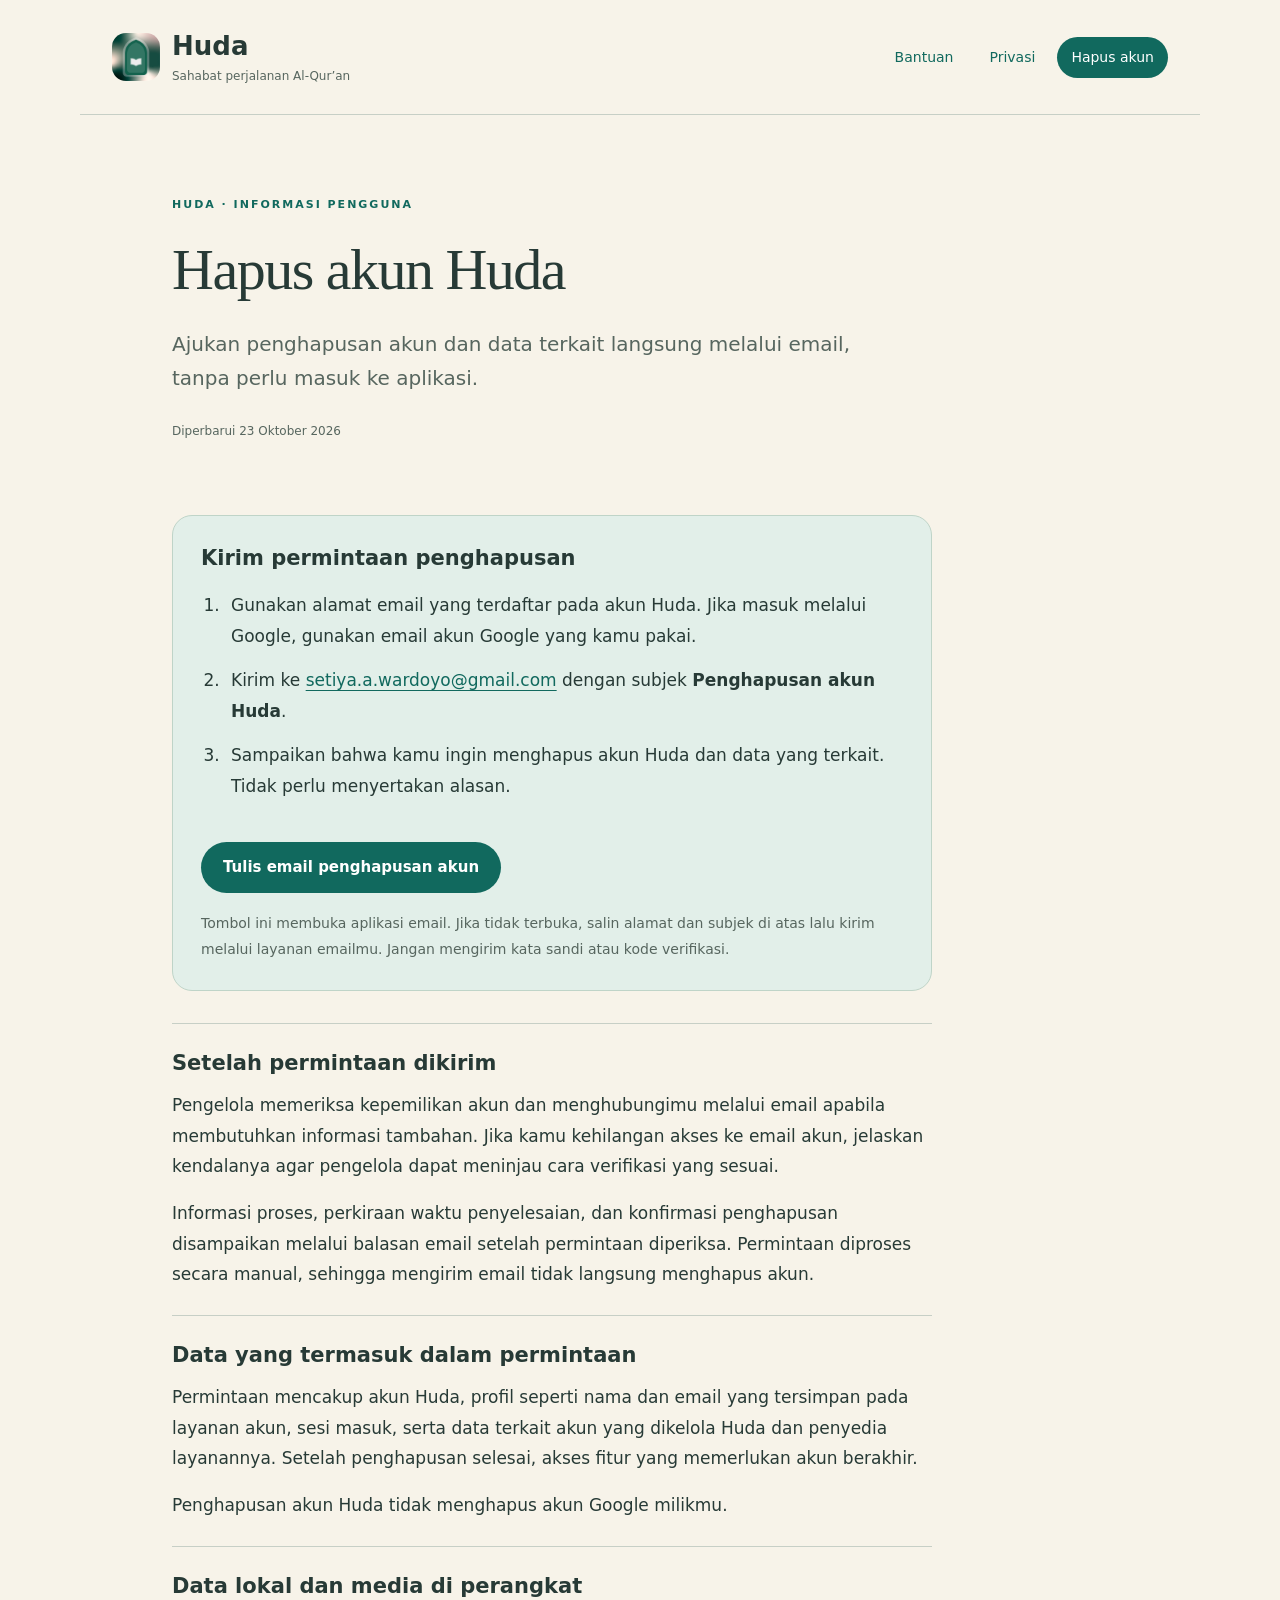
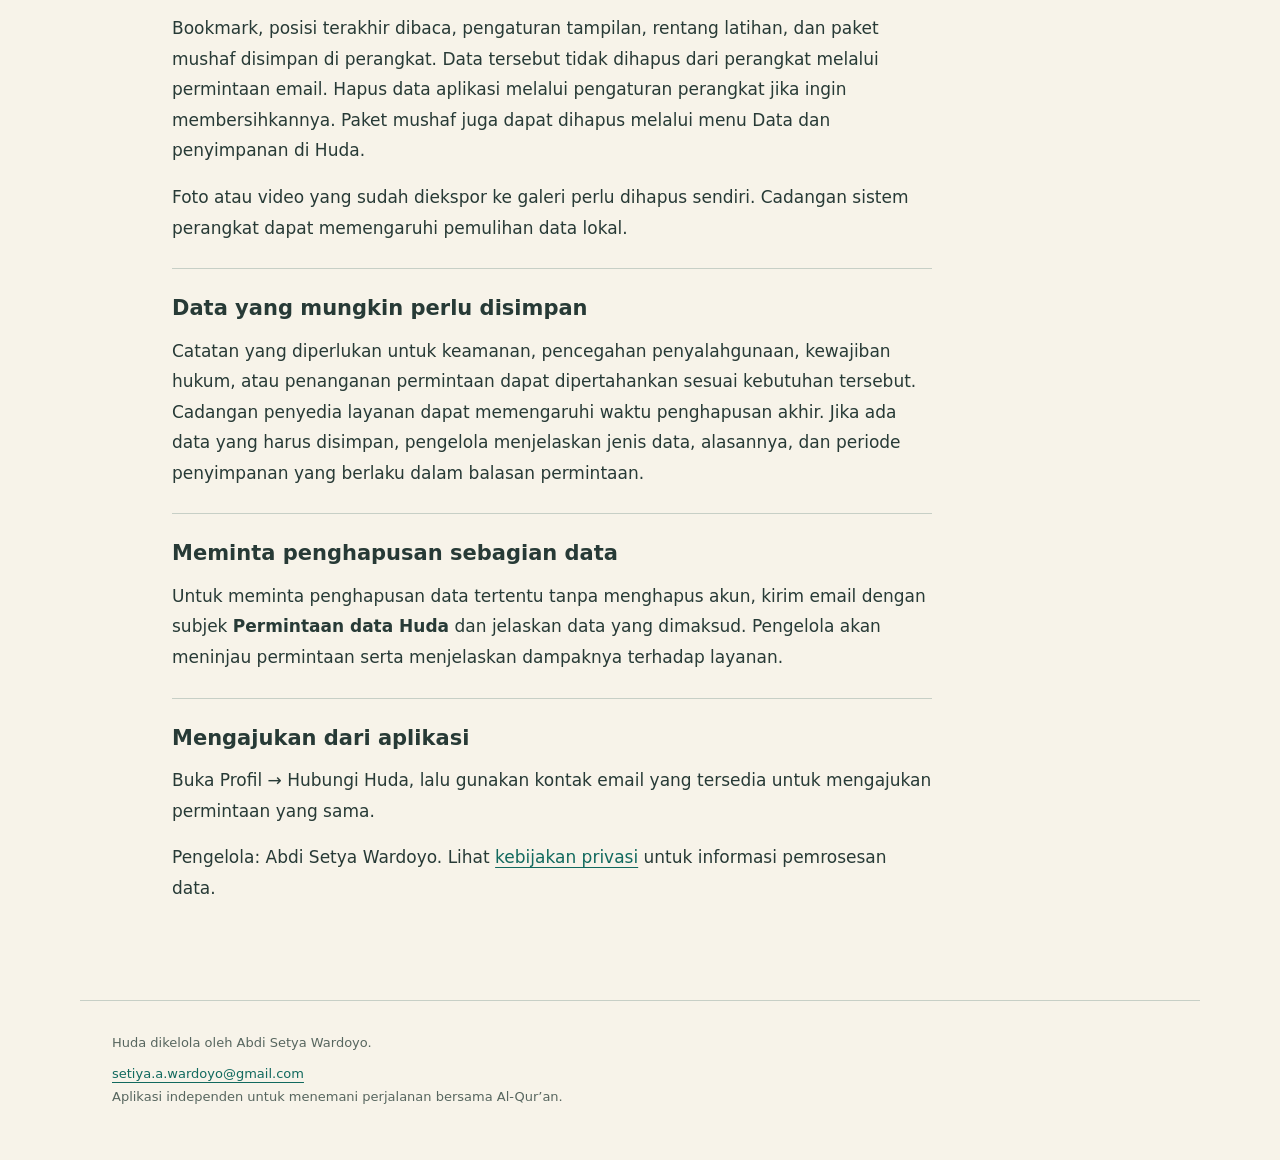
==== delete-account.html @ 11e06343 "Initial commit" ====
<!doctype html>
<html lang="id"><head><meta charset="utf-8"><meta name="viewport" content="width=device-width, initial-scale=1"><meta name="description" content="Ajukan penghapusan akun dan data terkait langsung melalui email, tanpa perlu masuk ke aplikasi."><meta name="theme-color" content="#11695E"><title>Hapus akun Huda · Huda</title><link rel="icon" href="assets/icon.png"><link rel="stylesheet" href="styles.css"></head>
<body><a class="skip" href="#main">Lewati ke isi</a><header><a class="brand" href="index.html"><img src="assets/icon.png" alt="" width="48" height="48"><span>Huda<small>Sahabat perjalanan Al-Qur’an</small></span></a><nav aria-label="Navigasi utama"><a href="index.html">Bantuan</a><a href="privacy.html">Privasi</a><a href="delete-account.html" aria-current="page">Hapus akun</a></nav></header>
<main id="main"><div class="intro"><span class="eyebrow">HUDA · INFORMASI PENGGUNA</span><h1>Hapus akun Huda</h1><p class="lead">Ajukan penghapusan akun dan data terkait langsung melalui email, tanpa perlu masuk ke aplikasi.</p><p class="date">Diperbarui 23 Oktober 2026</p></div><article><section class="callout"><h2>Kirim permintaan penghapusan</h2><ol><li>Gunakan alamat email yang terdaftar pada akun Huda. Jika masuk melalui Google, gunakan email akun Google yang kamu pakai.</li><li>Kirim ke <a href="mailto:setiya.a.wardoyo@gmail.com">setiya.a.wardoyo@gmail.com</a> dengan subjek <strong>Penghapusan akun Huda</strong>.</li><li>Sampaikan bahwa kamu ingin menghapus akun Huda dan data yang terkait. Tidak perlu menyertakan alasan.</li></ol><a class="button" href="mailto:setiya.a.wardoyo@gmail.com?subject=Penghapusan%20akun%20Huda&amp;body=Saya%20ingin%20mengajukan%20penghapusan%20akun%20Huda%20dan%20data%20yang%20terkait%20dengan%20alamat%20email%20ini.">Tulis email penghapusan akun</a><p class="note">Tombol ini membuka aplikasi email. Jika tidak terbuka, salin alamat dan subjek di atas lalu kirim melalui layanan emailmu. Jangan mengirim kata sandi atau kode verifikasi.</p></section><section><h2>Setelah permintaan dikirim</h2><p>Pengelola memeriksa kepemilikan akun dan menghubungimu melalui email apabila membutuhkan informasi tambahan. Jika kamu kehilangan akses ke email akun, jelaskan kendalanya agar pengelola dapat meninjau cara verifikasi yang sesuai.</p><p>Informasi proses, perkiraan waktu penyelesaian, dan konfirmasi penghapusan disampaikan melalui balasan email setelah permintaan diperiksa. Permintaan diproses secara manual, sehingga mengirim email tidak langsung menghapus akun.</p></section><section><h2>Data yang termasuk dalam permintaan</h2><p>Permintaan mencakup akun Huda, profil seperti nama dan email yang tersimpan pada layanan akun, sesi masuk, serta data terkait akun yang dikelola Huda dan penyedia layanannya. Setelah penghapusan selesai, akses fitur yang memerlukan akun berakhir.</p><p>Penghapusan akun Huda tidak menghapus akun Google milikmu.</p></section><section><h2>Data lokal dan media di perangkat</h2><p>Bookmark, posisi terakhir dibaca, pengaturan tampilan, rentang latihan, dan paket mushaf disimpan di perangkat. Data tersebut tidak dihapus dari perangkat melalui permintaan email. Hapus data aplikasi melalui pengaturan perangkat jika ingin membersihkannya. Paket mushaf juga dapat dihapus melalui menu Data dan penyimpanan di Huda.</p><p>Foto atau video yang sudah diekspor ke galeri perlu dihapus sendiri. Cadangan sistem perangkat dapat memengaruhi pemulihan data lokal.</p></section><section><h2>Data yang mungkin perlu disimpan</h2><p>Catatan yang diperlukan untuk keamanan, pencegahan penyalahgunaan, kewajiban hukum, atau penanganan permintaan dapat dipertahankan sesuai kebutuhan tersebut. Cadangan penyedia layanan dapat memengaruhi waktu penghapusan akhir. Jika ada data yang harus disimpan, pengelola menjelaskan jenis data, alasannya, dan periode penyimpanan yang berlaku dalam balasan permintaan.</p></section><section><h2>Meminta penghapusan sebagian data</h2><p>Untuk meminta penghapusan data tertentu tanpa menghapus akun, kirim email dengan subjek <strong>Permintaan data Huda</strong> dan jelaskan data yang dimaksud. Pengelola akan meninjau permintaan serta menjelaskan dampaknya terhadap layanan.</p></section><section><h2>Mengajukan dari aplikasi</h2><p>Buka Profil → Hubungi Huda, lalu gunakan kontak email yang tersedia untuk mengajukan permintaan yang sama.</p><p>Pengelola: Abdi Setya Wardoyo. Lihat <a href="privacy.html">kebijakan privasi</a> untuk informasi pemrosesan data.</p></section></article></main>
<footer><p>Huda dikelola oleh Abdi Setya Wardoyo.</p><a href="mailto:setiya.a.wardoyo@gmail.com">setiya.a.wardoyo@gmail.com</a><p>Aplikasi independen untuk menemani perjalanan bersama Al-Qur’an.</p></footer></body></html>
---- styles.css ----
:root{color-scheme:light;--bg:#F7F3E9;--green:#11695E;--ink:#273A36;--muted:#57665F;--line:#C7CFC6}*{box-sizing:border-box}html{scroll-behavior:smooth}body{margin:0;background:var(--bg);color:var(--ink);font:17px/1.8 system-ui,-apple-system,"Segoe UI",sans-serif}a{color:var(--green);text-underline-offset:4px;overflow-wrap:anywhere}a:hover{text-decoration-thickness:2px}a:focus-visible{outline:3px solid var(--green);outline-offset:5px;border-radius:3px}.skip{position:absolute;left:16px;top:-100px;background:white;padding:8px 16px;z-index:5}.skip:focus{top:12px}header{max-width:1120px;margin:auto;padding:30px 32px;display:flex;align-items:center;justify-content:space-between;gap:24px;border-bottom:1px solid var(--line)}.brand{display:flex;align-items:center;gap:12px;text-decoration:none;font-size:26px;font-weight:700;line-height:1.3;color:var(--ink)}.brand img{border-radius:14px}.brand small{display:block;font-size:12px;font-weight:500;color:var(--muted);margin-top:5px}nav{display:flex;gap:8px;flex-wrap:wrap}nav a{font-size:14px;text-decoration:none;padding:8px 14px;border-radius:30px}nav a[aria-current]{background:var(--green);color:white}main{max-width:1000px;padding:0 32px 72px;margin:auto}.intro{padding:72px 0 42px;max-width:800px}.eyebrow{font-size:11px;letter-spacing:2px;font-weight:700;color:var(--green)}h1{font-family:Georgia,"Times New Roman",serif;font-size:clamp(36px,5vw,58px);letter-spacing:-1.5px;font-weight:500;line-height:1.12;margin:20px 0 24px}.lead{font-size:20px;line-height:1.7;max-width:680px;color:var(--muted)}.date{font-size:12px;color:var(--muted);margin-top:26px}article{max-width:760px}section{padding:25px 0;border-top:1px solid var(--line)}h2{font-size:21px;line-height:1.4;font-weight:650;margin:0 0 12px}p{margin:0 0 16px}section p:last-child{margin-bottom:0}.cards{display:grid;grid-template-columns:1fr 1fr;gap:20px;margin-bottom:46px}.card{display:block;text-decoration:none;background:#fff;border:1px solid var(--line);border-radius:20px;padding:30px;color:var(--ink)}.card:hover{border-color:var(--green)}.card span{font-size:11px;letter-spacing:1px;color:var(--muted)}.card h2{font-family:Georgia,serif;font-size:27px;font-weight:500;margin-top:22px}.card p{font-size:15px;color:var(--muted)}.card strong{font-size:14px;color:var(--green)}.callout{background:#E2EFE9;border:1px solid #bfd4c8;border-radius:20px;padding:28px;margin:14px 0 32px}.button{display:inline-block;background:var(--green);color:#fff;border-radius:30px;text-decoration:none;padding:12px 22px;font-size:15px;font-weight:600;margin:10px 0 18px}.button:hover{background:#0B5048}.note{font-size:14px;color:var(--muted)}ol{padding-left:24px}li{padding:0 0 14px 6px}footer{border-top:1px solid var(--line);max-width:1120px;margin:auto;padding:30px 32px 44px;font-size:13px;color:var(--muted)}footer p{margin:0 0 7px}@media(max-width:640px){header{align-items:flex-start;flex-direction:column;padding:22px 20px;gap:20px}nav{gap:4px}nav a{padding:7px 12px}main{padding:0 20px 48px}.intro{padding-top:42px}.lead{font-size:18px}.cards{grid-template-columns:1fr}.card{padding:24px}.callout{padding:22px}footer{padding:26px 20px}body{font-size:16px}.button{width:100%;text-align:center}}@media(prefers-reduced-motion:reduce){html{scroll-behavior:auto}}@media print{nav,.skip,.button{display:none}body{background:white}header,main,footer{max-width:none;padding:16px}.intro{padding:20px 0}a{color:inherit}section{break-inside:avoid}}
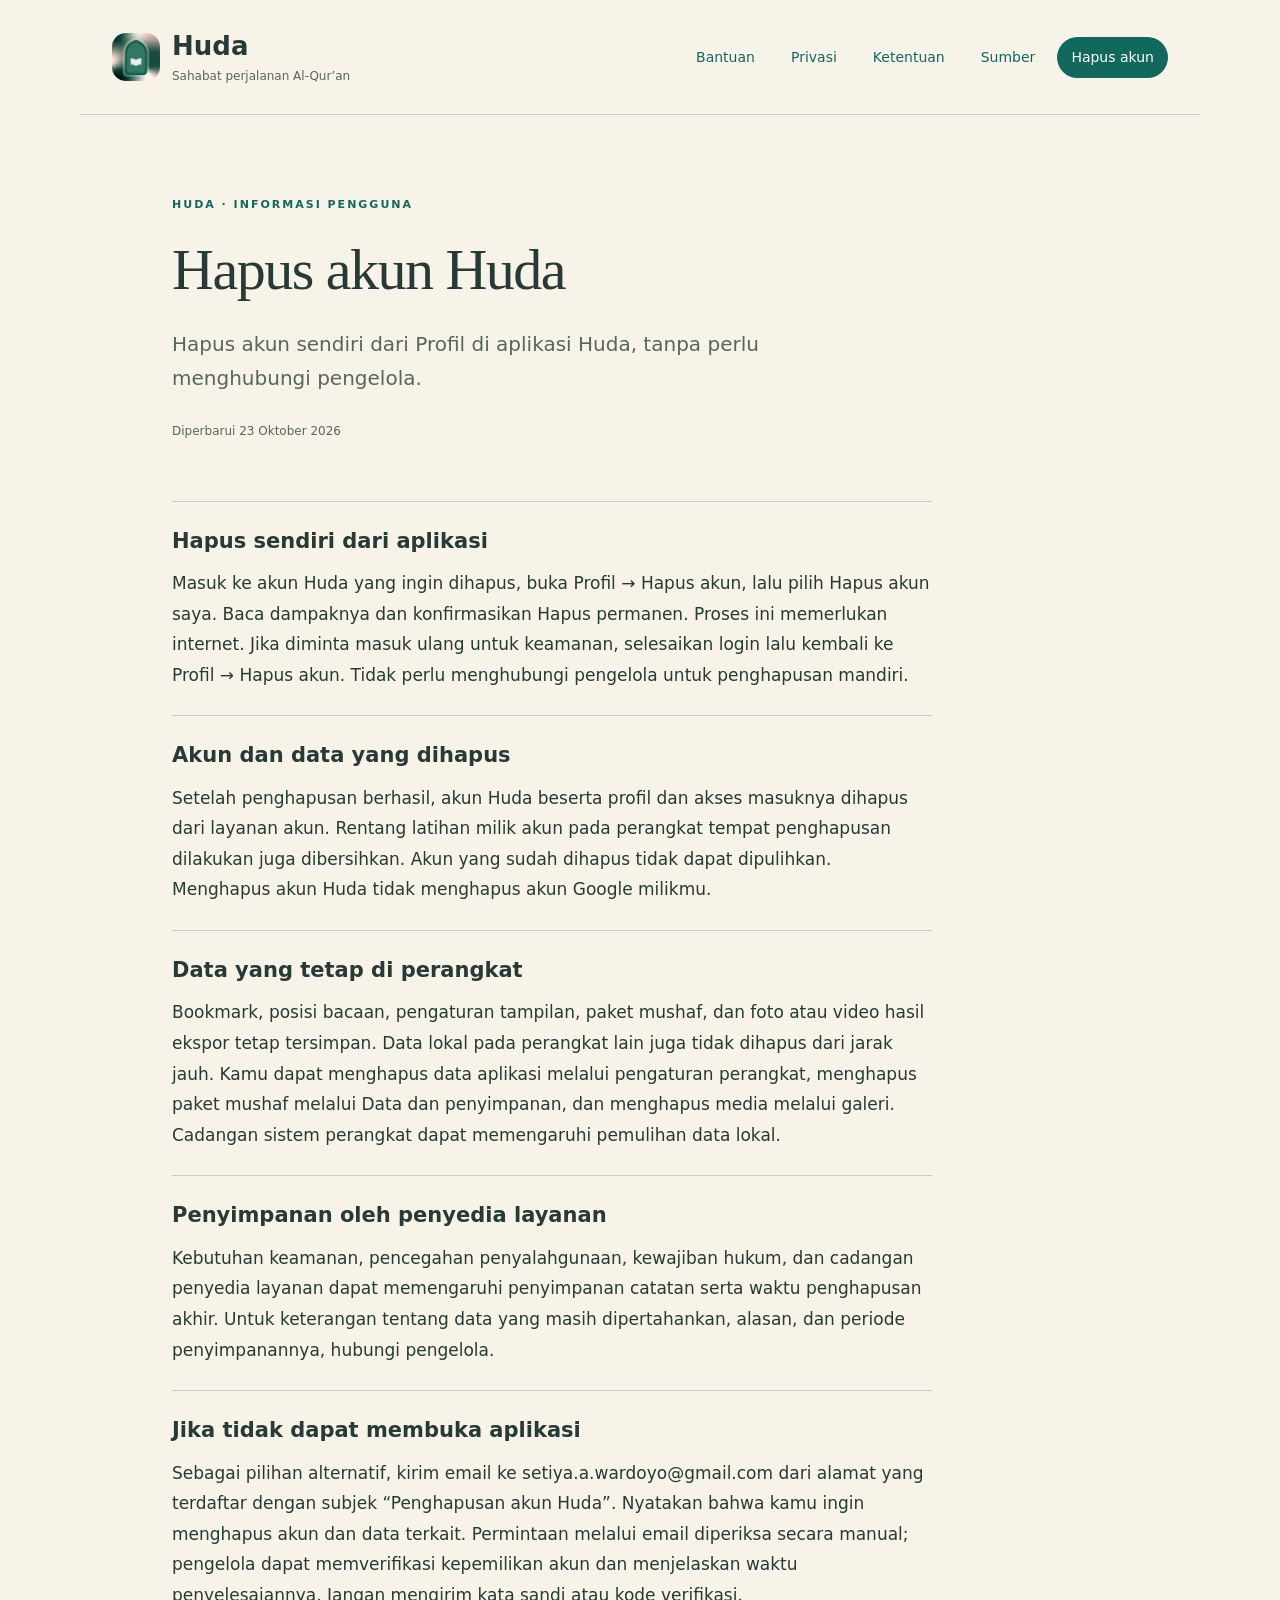
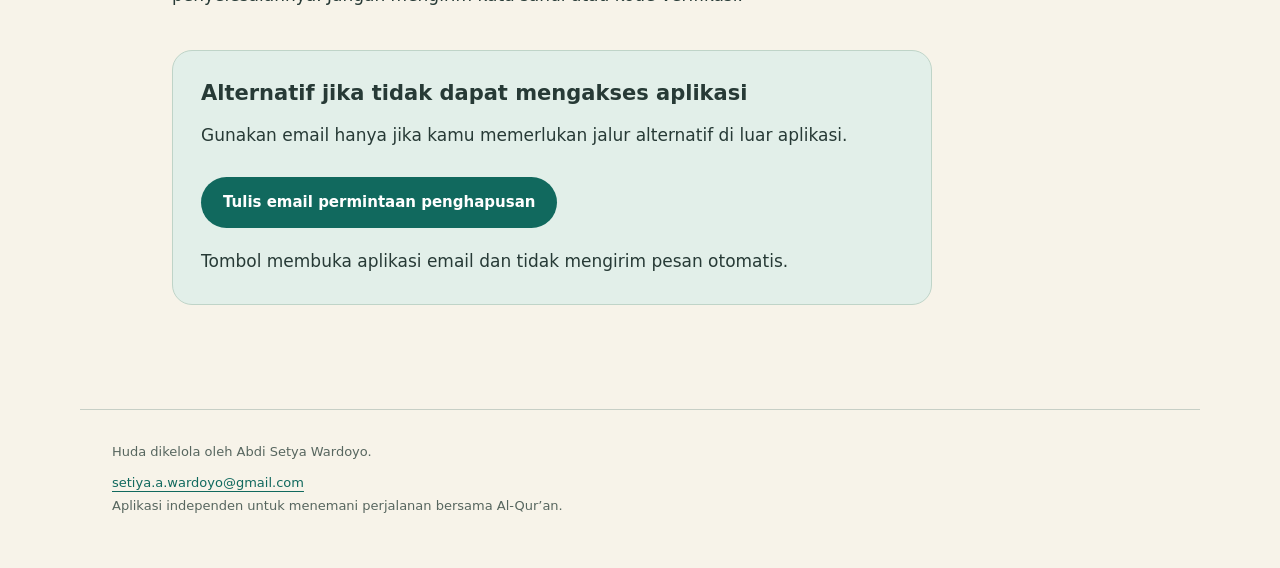
==== commit 4f075e8a: "Fix legals" ====
--- a/delete-account.html
+++ b/delete-account.html
@@ -1,5 +1,5 @@
-<!doctype html>
-<html lang="id"><head><meta charset="utf-8"><meta name="viewport" content="width=device-width, initial-scale=1"><meta name="description" content="Ajukan penghapusan akun dan data terkait langsung melalui email, tanpa perlu masuk ke aplikasi."><meta name="theme-color" content="#11695E"><title>Hapus akun Huda · Huda</title><link rel="icon" href="assets/icon.png"><link rel="stylesheet" href="styles.css"></head>
-<body><a class="skip" href="#main">Lewati ke isi</a><header><a class="brand" href="index.html"><img src="assets/icon.png" alt="" width="48" height="48"><span>Huda<small>Sahabat perjalanan Al-Qur’an</small></span></a><nav aria-label="Navigasi utama"><a href="index.html">Bantuan</a><a href="privacy.html">Privasi</a><a href="delete-account.html" aria-current="page">Hapus akun</a></nav></header>
-<main id="main"><div class="intro"><span class="eyebrow">HUDA · INFORMASI PENGGUNA</span><h1>Hapus akun Huda</h1><p class="lead">Ajukan penghapusan akun dan data terkait langsung melalui email, tanpa perlu masuk ke aplikasi.</p><p class="date">Diperbarui 23 Oktober 2026</p></div><article><section class="callout"><h2>Kirim permintaan penghapusan</h2><ol><li>Gunakan alamat email yang terdaftar pada akun Huda. Jika masuk melalui Google, gunakan email akun Google yang kamu pakai.</li><li>Kirim ke <a href="mailto:setiya.a.wardoyo@gmail.com">setiya.a.wardoyo@gmail.com</a> dengan subjek <strong>Penghapusan akun Huda</strong>.</li><li>Sampaikan bahwa kamu ingin menghapus akun Huda dan data yang terkait. Tidak perlu menyertakan alasan.</li></ol><a class="button" href="mailto:setiya.a.wardoyo@gmail.com?subject=Penghapusan%20akun%20Huda&amp;body=Saya%20ingin%20mengajukan%20penghapusan%20akun%20Huda%20dan%20data%20yang%20terkait%20dengan%20alamat%20email%20ini.">Tulis email penghapusan akun</a><p class="note">Tombol ini membuka aplikasi email. Jika tidak terbuka, salin alamat dan subjek di atas lalu kirim melalui layanan emailmu. Jangan mengirim kata sandi atau kode verifikasi.</p></section><section><h2>Setelah permintaan dikirim</h2><p>Pengelola memeriksa kepemilikan akun dan menghubungimu melalui email apabila membutuhkan informasi tambahan. Jika kamu kehilangan akses ke email akun, jelaskan kendalanya agar pengelola dapat meninjau cara verifikasi yang sesuai.</p><p>Informasi proses, perkiraan waktu penyelesaian, dan konfirmasi penghapusan disampaikan melalui balasan email setelah permintaan diperiksa. Permintaan diproses secara manual, sehingga mengirim email tidak langsung menghapus akun.</p></section><section><h2>Data yang termasuk dalam permintaan</h2><p>Permintaan mencakup akun Huda, profil seperti nama dan email yang tersimpan pada layanan akun, sesi masuk, serta data terkait akun yang dikelola Huda dan penyedia layanannya. Setelah penghapusan selesai, akses fitur yang memerlukan akun berakhir.</p><p>Penghapusan akun Huda tidak menghapus akun Google milikmu.</p></section><section><h2>Data lokal dan media di perangkat</h2><p>Bookmark, posisi terakhir dibaca, pengaturan tampilan, rentang latihan, dan paket mushaf disimpan di perangkat. Data tersebut tidak dihapus dari perangkat melalui permintaan email. Hapus data aplikasi melalui pengaturan perangkat jika ingin membersihkannya. Paket mushaf juga dapat dihapus melalui menu Data dan penyimpanan di Huda.</p><p>Foto atau video yang sudah diekspor ke galeri perlu dihapus sendiri. Cadangan sistem perangkat dapat memengaruhi pemulihan data lokal.</p></section><section><h2>Data yang mungkin perlu disimpan</h2><p>Catatan yang diperlukan untuk keamanan, pencegahan penyalahgunaan, kewajiban hukum, atau penanganan permintaan dapat dipertahankan sesuai kebutuhan tersebut. Cadangan penyedia layanan dapat memengaruhi waktu penghapusan akhir. Jika ada data yang harus disimpan, pengelola menjelaskan jenis data, alasannya, dan periode penyimpanan yang berlaku dalam balasan permintaan.</p></section><section><h2>Meminta penghapusan sebagian data</h2><p>Untuk meminta penghapusan data tertentu tanpa menghapus akun, kirim email dengan subjek <strong>Permintaan data Huda</strong> dan jelaskan data yang dimaksud. Pengelola akan meninjau permintaan serta menjelaskan dampaknya terhadap layanan.</p></section><section><h2>Mengajukan dari aplikasi</h2><p>Buka Profil → Hubungi Huda, lalu gunakan kontak email yang tersedia untuk mengajukan permintaan yang sama.</p><p>Pengelola: Abdi Setya Wardoyo. Lihat <a href="privacy.html">kebijakan privasi</a> untuk informasi pemrosesan data.</p></section></article></main>
-<footer><p>Huda dikelola oleh Abdi Setya Wardoyo.</p><a href="mailto:setiya.a.wardoyo@gmail.com">setiya.a.wardoyo@gmail.com</a><p>Aplikasi independen untuk menemani perjalanan bersama Al-Qur’an.</p></footer></body></html>
+<!doctype html><html lang="id"><head><meta charset="utf-8"><meta name="viewport" content="width=device-width, initial-scale=1"><meta name="theme-color" content="#11695E"><meta name="description" content="Hapus akun sendiri dari Profil di aplikasi Huda, tanpa perlu menghubungi pengelola."><title>Hapus akun Huda · Huda</title><link rel="icon" href="assets/icon.png"><link rel="stylesheet" href="styles.css"></head><body><a class="skip" href="#main">Lewati ke isi</a><header><a class="brand" href="index.html"><img src="assets/icon.png" alt="" width="48" height="48"><span>Huda<small>Sahabat perjalanan Al-Qur’an</small></span></a><nav aria-label="Navigasi utama"><a href="index.html">Bantuan</a><a href="privacy.html">Privasi</a><a href="terms.html">Ketentuan</a><a href="sources.html">Sumber</a><a href="delete-account.html" aria-current="page">Hapus akun</a></nav></header><main id="main"><div class="intro"><span class="eyebrow">HUDA · INFORMASI PENGGUNA</span><h1>Hapus akun Huda</h1><p class="lead">Hapus akun sendiri dari Profil di aplikasi Huda, tanpa perlu menghubungi pengelola.</p><p class="date">Diperbarui 23 Oktober 2026</p></div><article><section><h2>Hapus sendiri dari aplikasi</h2><p>Masuk ke akun Huda yang ingin dihapus, buka Profil → Hapus akun, lalu pilih Hapus akun saya. Baca dampaknya dan konfirmasikan Hapus permanen. Proses ini memerlukan internet. Jika diminta masuk ulang untuk keamanan, selesaikan login lalu kembali ke Profil → Hapus akun. Tidak perlu menghubungi pengelola untuk penghapusan mandiri.</p></section>
+<section><h2>Akun dan data yang dihapus</h2><p>Setelah penghapusan berhasil, akun Huda beserta profil dan akses masuknya dihapus dari layanan akun. Rentang latihan milik akun pada perangkat tempat penghapusan dilakukan juga dibersihkan. Akun yang sudah dihapus tidak dapat dipulihkan. Menghapus akun Huda tidak menghapus akun Google milikmu.</p></section>
+<section><h2>Data yang tetap di perangkat</h2><p>Bookmark, posisi bacaan, pengaturan tampilan, paket mushaf, dan foto atau video hasil ekspor tetap tersimpan. Data lokal pada perangkat lain juga tidak dihapus dari jarak jauh. Kamu dapat menghapus data aplikasi melalui pengaturan perangkat, menghapus paket mushaf melalui Data dan penyimpanan, dan menghapus media melalui galeri. Cadangan sistem perangkat dapat memengaruhi pemulihan data lokal.</p></section>
+<section><h2>Penyimpanan oleh penyedia layanan</h2><p>Kebutuhan keamanan, pencegahan penyalahgunaan, kewajiban hukum, dan cadangan penyedia layanan dapat memengaruhi penyimpanan catatan serta waktu penghapusan akhir. Untuk keterangan tentang data yang masih dipertahankan, alasan, dan periode penyimpanannya, hubungi pengelola.</p></section>
+<section><h2>Jika tidak dapat membuka aplikasi</h2><p>Sebagai pilihan alternatif, kirim email ke setiya.a.wardoyo@gmail.com dari alamat yang terdaftar dengan subjek “Penghapusan akun Huda”. Nyatakan bahwa kamu ingin menghapus akun dan data terkait. Permintaan melalui email diperiksa secara manual; pengelola dapat memverifikasi kepemilikan akun dan menjelaskan waktu penyelesaiannya. Jangan mengirim kata sandi atau kode verifikasi.</p></section><section class="callout"><h2>Alternatif jika tidak dapat mengakses aplikasi</h2><p>Gunakan email hanya jika kamu memerlukan jalur alternatif di luar aplikasi.</p><a class="button" href="mailto:setiya.a.wardoyo@gmail.com?subject=Penghapusan%20akun%20Huda&amp;body=Saya%20ingin%20menghapus%20akun%20Huda%20dan%20data%20terkait%20alamat%20email%20ini.">Tulis email permintaan penghapusan</a><p>Tombol membuka aplikasi email dan tidak mengirim pesan otomatis.</p></section></article></main><footer><p>Huda dikelola oleh Abdi Setya Wardoyo.</p><a href="mailto:setiya.a.wardoyo@gmail.com">setiya.a.wardoyo@gmail.com</a><p>Aplikasi independen untuk menemani perjalanan bersama Al-Qur’an.</p></footer></body></html>
